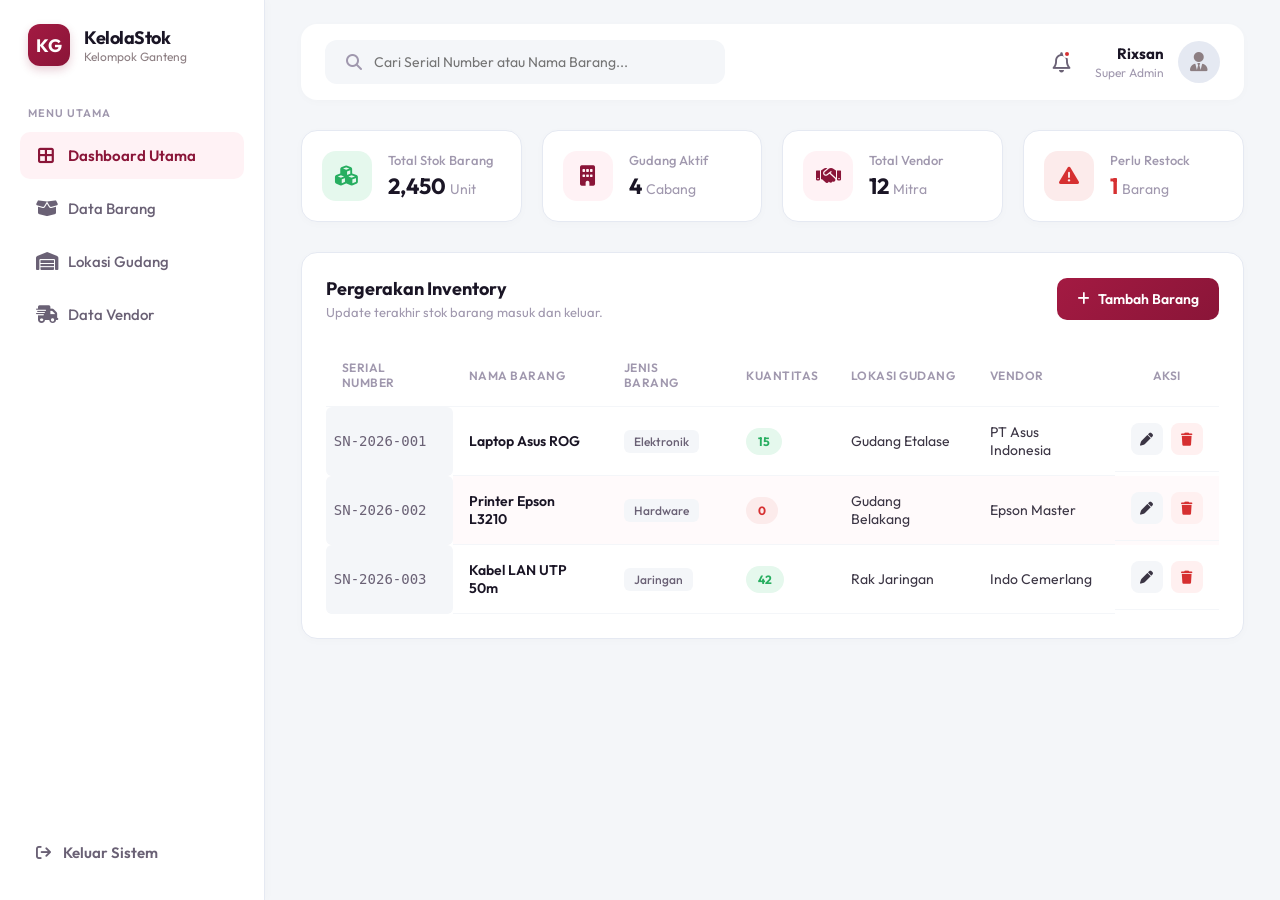
==== dashboard.html @ f7f2c5d7 "Menambahkan fitur show/hide password dan menambah design Dashboard" ====
<!DOCTYPE html>
<html lang="id">
<head>
    <meta charset="UTF-8">
    <meta name="viewport" content="width=device-width, initial-scale=1.0">
    <title>Dashboard Admin - Inventory Pro</title>
    <link href="https://fonts.googleapis.com/css2?family=Outfit:wght@300;400;500;600;700&display=swap" rel="stylesheet">
    <!-- FontAwesome CDN untuk Ikon Realistis -->
    <link rel="stylesheet" href="https://cdnjs.cloudflare.com/ajax/libs/font-awesome/6.4.0/css/all.min.css">
    <link rel="stylesheet" href="css/dashboard.css">
</head>
<body>
    <!-- Sidebar Premium -->
    <aside class="sidebar">
        <div class="sidebar-header">
            <div class="logo-box">KG</div>
            <div class="logo-text">
                <h2>KelolaStok</h2>
                <p>Kelompok Ganteng</p>
            </div>
        </div>
        
        <p class="menu-label">MENU UTAMA</p>
        <ul class="nav-links">
            <li class="active"><a href="#"><i class="fa-solid fa-border-all"></i> Dashboard Utama</a></li>
            <li><a href="#"><i class="fa-solid fa-box-open"></i> Data Barang</a></li>
            <li><a href="#"><i class="fa-solid fa-warehouse"></i> Lokasi Gudang</a></li>
            <li><a href="#"><i class="fa-solid fa-truck-fast"></i> Data Vendor</a></li>
        </ul>

        <div class="sidebar-footer">
            <a href="index.html" class="btn-logout"><i class="fa-solid fa-arrow-right-from-bracket"></i> Keluar Sistem</a>
        </div>
    </aside>

    <!-- Konten Utama (Kanan) -->
    <main class="main-content">
        <!-- Topbar Realistis dengan Profil -->
        <header class="topbar">
            <div class="search-box">
                <i class="fa-solid fa-magnifying-glass"></i>
                <input type="text" id="searchInput" placeholder="Cari Serial Number atau Nama Barang...">
            </div>
            
            <div class="topbar-right">
                <div class="notification">
                    <i class="fa-regular fa-bell"></i>
                    <span class="dot"></span>
                </div>
                <div class="profile-area">
                    <div class="profile-info">
                        <h4>Rixsan</h4>
                        <p>Super Admin</p>
                    </div>
                    <!-- Placeholder Foto Profil -->
                    <div class="profile-pic">
                        <i class="fa-solid fa-user-tie"></i>
                    </div>
                </div>
            </div>
        </header>

        <!-- Widget Statistik Data (Stat Cards) -->
        <div class="stats-grid">
            <div class="stat-card">
                <div class="stat-icon safe-bg"><i class="fa-solid fa-cubes"></i></div>
                <div class="stat-info">
                    <p>Total Stok Barang</p>
                    <h3>2,450 <span>Unit</span></h3>
                </div>
            </div>
            <div class="stat-card">
                <div class="stat-icon primary-bg"><i class="fa-solid fa-building"></i></div>
                <div class="stat-info">
                    <p>Gudang Aktif</p>
                    <h3>4 <span>Cabang</span></h3>
                </div>
            </div>
            <div class="stat-card">
                <div class="stat-icon primary-bg"><i class="fa-solid fa-handshake"></i></div>
                <div class="stat-info">
                    <p>Total Vendor</p>
                    <h3>12 <span>Mitra</span></h3>
                </div>
            </div>
            <div class="stat-card">
                <div class="stat-icon danger-bg"><i class="fa-solid fa-triangle-exclamation"></i></div>
                <div class="stat-info">
                    <p>Perlu Restock</p>
                    <h3 class="text-danger">1 <span>Barang</span></h3>
                </div>
            </div>
        </div>

        <!-- Area Tabel CRUD Premium -->
        <section class="table-section">
            <div class="table-header">
                <div>
                    <h3>Pergerakan Inventory</h3>
                    <p>Update terakhir stok barang masuk dan keluar.</p>
                </div>
                <button class="btn-add"><i class="fa-solid fa-plus"></i> Tambah Barang</button>
            </div>
            
            <div class="table-responsive">
                <table id="inventoryTable">
                    <thead>
                        <tr>
                            <th>Serial Number</th>
                            <th>Nama Barang</th>
                            <th>Jenis Barang</th>
                            <th>Kuantitas</th>
                            <th>Lokasi Gudang</th>
                            <th>Vendor</th>
                            <th class="text-center">Aksi</th>
                        </tr>
                    </thead>
                    <tbody>
                        <tr>
                            <td class="font-mono">SN-2026-001</td>
                            <td class="fw-600">Laptop Asus ROG</td>
                            <td><span class="tag">Elektronik</span></td>
                            <td class="stok-angka"><span class="badge safe">15</span></td>
                            <td>Gudang Etalase</td>
                            <td>PT Asus Indonesia</td>
                            <td class="action-cell">
                                <button class="btn-icon edit" title="Edit"><i class="fa-solid fa-pen"></i></button>
                                <button class="btn-icon delete" title="Hapus"><i class="fa-solid fa-trash"></i></button>
                            </td>
                        </tr>
                        <!-- Data Stok Habis -->
                        <tr>
                            <td class="font-mono">SN-2026-002</td>
                            <td class="fw-600">Printer Epson L3210</td>
                            <td><span class="tag">Hardware</span></td>
                            <td class="stok-angka"><span class="badge danger">0</span></td>
                            <td>Gudang Belakang</td>
                            <td>Epson Master</td>
                            <td class="action-cell">
                                <button class="btn-icon edit" title="Edit"><i class="fa-solid fa-pen"></i></button>
                                <button class="btn-icon delete" title="Hapus"><i class="fa-solid fa-trash"></i></button>
                            </td>
                        </tr>
                        <tr>
                            <td class="font-mono">SN-2026-003</td>
                            <td class="fw-600">Kabel LAN UTP 50m</td>
                            <td><span class="tag">Jaringan</span></td>
                            <td class="stok-angka"><span class="badge safe">42</span></td>
                            <td>Rak Jaringan</td>
                            <td>Indo Cemerlang</td>
                            <td class="action-cell">
                                <button class="btn-icon edit" title="Edit"><i class="fa-solid fa-pen"></i></button>
                                <button class="btn-icon delete" title="Hapus"><i class="fa-solid fa-trash"></i></button>
                            </td>
                        </tr>
                    </tbody>
                </table>
            </div>
        </section>
    </main>

    <script src="js/script.js"></script>
</body>
</html>
---- css/dashboard.css ----
* {
    margin: 0;
    padding: 0;
    box-sizing: border-box;
    font-family: 'Outfit', sans-serif;
}

body {
    display: flex;
    background-color: #f4f6f9; /* Abu-abu terang ala aplikasi modern */
    height: 100vh;
    overflow: hidden;
}

/* --- SIDEBAR --- */
.sidebar {
    width: 270px;
    background-color: #ffffff;
    border-right: 1px solid #e5e9f2;
    display: flex;
    flex-direction: column;
    padding: 24px 20px;
    z-index: 10;
    box-shadow: 2px 0 10px rgba(0, 0, 0, 0.02);
}

.sidebar-header {
    display: flex;
    align-items: center;
    gap: 14px;
    margin-bottom: 40px;
    padding-left: 8px;
}

.logo-box {
    width: 42px;
    height: 42px;
    background: linear-gradient(135deg, #a31a42, #8a1538);
    color: white;
    font-weight: 700;
    font-size: 18px;
    display: flex;
    justify-content: center;
    align-items: center;
    border-radius: 12px;
    box-shadow: 0 4px 10px rgba(138, 21, 56, 0.2);
}

.logo-text h2 {
    color: #1a1525;
    font-size: 18px;
    letter-spacing: -0.5px;
}

.logo-text p {
    color: #8c7e82;
    font-size: 12px;
}

.menu-label {
    font-size: 11px;
    color: #a098ae;
    font-weight: 600;
    letter-spacing: 1px;
    margin-bottom: 12px;
    padding-left: 8px;
}

.nav-links {
    list-style: none;
    flex-grow: 1;
}

.nav-links li {
    margin-bottom: 6px;
}

.nav-links a {
    text-decoration: none;
    color: #6a6175;
    display: flex;
    align-items: center;
    gap: 12px;
    padding: 14px 16px;
    border-radius: 10px;
    font-size: 15px;
    font-weight: 500;
    transition: all 0.3s ease;
}

.nav-links a i {
    font-size: 18px;
    width: 20px;
    text-align: center;
}

.nav-links li.active a, .nav-links a:hover {
    background-color: #fff2f5;
    color: #8a1538;
    font-weight: 600;
}

.sidebar-footer a {
    text-decoration: none;
    color: #6a6175;
    display: flex;
    align-items: center;
    gap: 12px;
    padding: 14px 16px;
    border-radius: 10px;
    font-size: 15px;
    font-weight: 600;
    transition: 0.3s;
}

.sidebar-footer a:hover {
    color: #d63031;
    background-color: #fff0f0;
}

/* --- MAIN CONTENT --- */
.main-content {
    flex-grow: 1;
    padding: 24px 36px;
    overflow-y: auto;
}

/* Topbar Header */
.topbar {
    display: flex;
    justify-content: space-between;
    align-items: center;
    margin-bottom: 30px;
    background: #ffffff;
    padding: 16px 24px;
    border-radius: 16px;
    box-shadow: 0 2px 10px rgba(0, 0, 0, 0.02);
}

.search-box {
    display: flex;
    align-items: center;
    background-color: #f4f6f9;
    border-radius: 12px;
    padding: 12px 20px;
    width: 400px;
    border: 1px solid transparent;
    transition: 0.3s;
}

.search-box:focus-within {
    border-color: #8a1538;
    background-color: #ffffff;
    box-shadow: 0 4px 12px rgba(138, 21, 56, 0.08);
}

.search-box i {
    color: #a098ae;
    margin-right: 12px;
}

.search-box input {
    background: transparent;
    border: none;
    outline: none;
    width: 100%;
    font-size: 14px;
    color: #1a1525;
}

.topbar-right {
    display: flex;
    align-items: center;
    gap: 24px;
}

.notification {
    position: relative;
    font-size: 20px;
    color: #6a6175;
    cursor: pointer;
}

.notification .dot {
    position: absolute;
    top: 0;
    right: 0;
    width: 8px;
    height: 8px;
    background-color: #d63031;
    border-radius: 50%;
    border: 2px solid #fff;
}

.profile-area {
    display: flex;
    align-items: center;
    gap: 14px;
    cursor: pointer;
}

.profile-info {
    text-align: right;
}

.profile-info h4 {
    color: #1a1525;
    font-size: 15px;
    margin-bottom: 2px;
}

.profile-info p {
    color: #a098ae;
    font-size: 12px;
}

.profile-pic {
    width: 42px;
    height: 42px;
    background-color: #e5e9f2;
    border-radius: 50%;
    display: flex;
    justify-content: center;
    align-items: center;
    color: #8c7e82;
    font-size: 20px;
}

/* --- STATS GRID --- */
.stats-grid {
    display: grid;
    grid-template-columns: repeat(4, 1fr);
    gap: 20px;
    margin-bottom: 30px;
}

.stat-card {
    background: #ffffff;
    padding: 20px;
    border-radius: 16px;
    display: flex;
    align-items: center;
    gap: 16px;
    box-shadow: 0 2px 10px rgba(0, 0, 0, 0.02);
    border: 1px solid #e5e9f2;
}

.stat-icon {
    width: 50px;
    height: 50px;
    border-radius: 14px;
    display: flex;
    justify-content: center;
    align-items: center;
    font-size: 20px;
}

.primary-bg { background: #fff2f5; color: #8a1538; }
.safe-bg { background: #e5f8ed; color: #27ae60; }
.danger-bg { background: #fcebeb; color: #d63031; }

.stat-info p {
    color: #a098ae;
    font-size: 13px;
    font-weight: 500;
    margin-bottom: 4px;
}

.stat-info h3 {
    color: #1a1525;
    font-size: 22px;
}

.stat-info span {
    font-size: 14px;
    color: #a098ae;
    font-weight: 400;
}
.text-danger { color: #d63031 !important; }

/* --- TABLE SECTION --- */
.table-section {
    background: #ffffff;
    border-radius: 16px;
    padding: 24px;
    box-shadow: 0 2px 10px rgba(0, 0, 0, 0.02);
    border: 1px solid #e5e9f2;
}

.table-header {
    display: flex;
    justify-content: space-between;
    align-items: center;
    margin-bottom: 24px;
}

.table-header h3 {
    color: #1a1525;
    font-size: 18px;
    margin-bottom: 4px;
}

.table-header p {
    color: #a098ae;
    font-size: 13px;
}

.btn-add {
    background: linear-gradient(135deg, #a31a42, #8a1538);
    color: white;
    border: none;
    padding: 12px 20px;
    border-radius: 10px;
    cursor: pointer;
    font-weight: 600;
    font-size: 14px;
    display: flex;
    align-items: center;
    gap: 8px;
    transition: 0.3s;
}

.btn-add:hover {
    transform: translateY(-2px);
    box-shadow: 0 6px 15px rgba(138, 21, 56, 0.2);
}

table {
    width: 100%;
    border-collapse: separate;
    border-spacing: 0;
}

th, td {
    padding: 16px;
    text-align: left;
    border-bottom: 1px solid #f4f6f9;
}

th {
    color: #a098ae;
    font-size: 12px;
    text-transform: uppercase;
    font-weight: 600;
    letter-spacing: 0.5px;
}

td {
    color: #3b3544;
    font-size: 14px;
}

.font-mono {
    font-family: monospace;
    color: #6a6175;
    background: #f4f6f9;
    padding: 4px 8px;
    border-radius: 6px;
}

.fw-600 { font-weight: 600; color: #1a1525; }

/* Kategori Tag */
.tag {
    background: #f4f6f9;
    color: #6a6175;
    padding: 4px 10px;
    border-radius: 6px;
    font-size: 12px;
    font-weight: 500;
}

.badge {
    padding: 6px 12px;
    border-radius: 20px;
    font-size: 12px;
    font-weight: 700;
}

.badge.safe { background-color: #e5f8ed; color: #27ae60; }
.badge.danger { background-color: #fcebeb; color: #d63031; }

/* Action Buttons (Edit/Delete) */
.action-cell {
    display: flex;
    gap: 8px;
    justify-content: center;
}

.btn-icon {
    width: 32px;
    height: 32px;
    border: none;
    border-radius: 8px;
    cursor: pointer;
    display: flex;
    justify-content: center;
    align-items: center;
    transition: 0.3s;
    font-size: 13px;
}
.btn-icon.edit {
    background-color: #f4f6f9;
    color: #3b3544;
}
.btn-icon.edit:hover {
    background-color: #e5e9f2;
    color: #1a1525;
}
.btn-icon.delete {
    background-color: #fff0f0;
    color: #d63031;
}

.btn-icon.delete:hover {
    background-color: #fcebeb;
}
.text-center { text-align: center; }
.row-danger { background-color: #fffafb !important; }
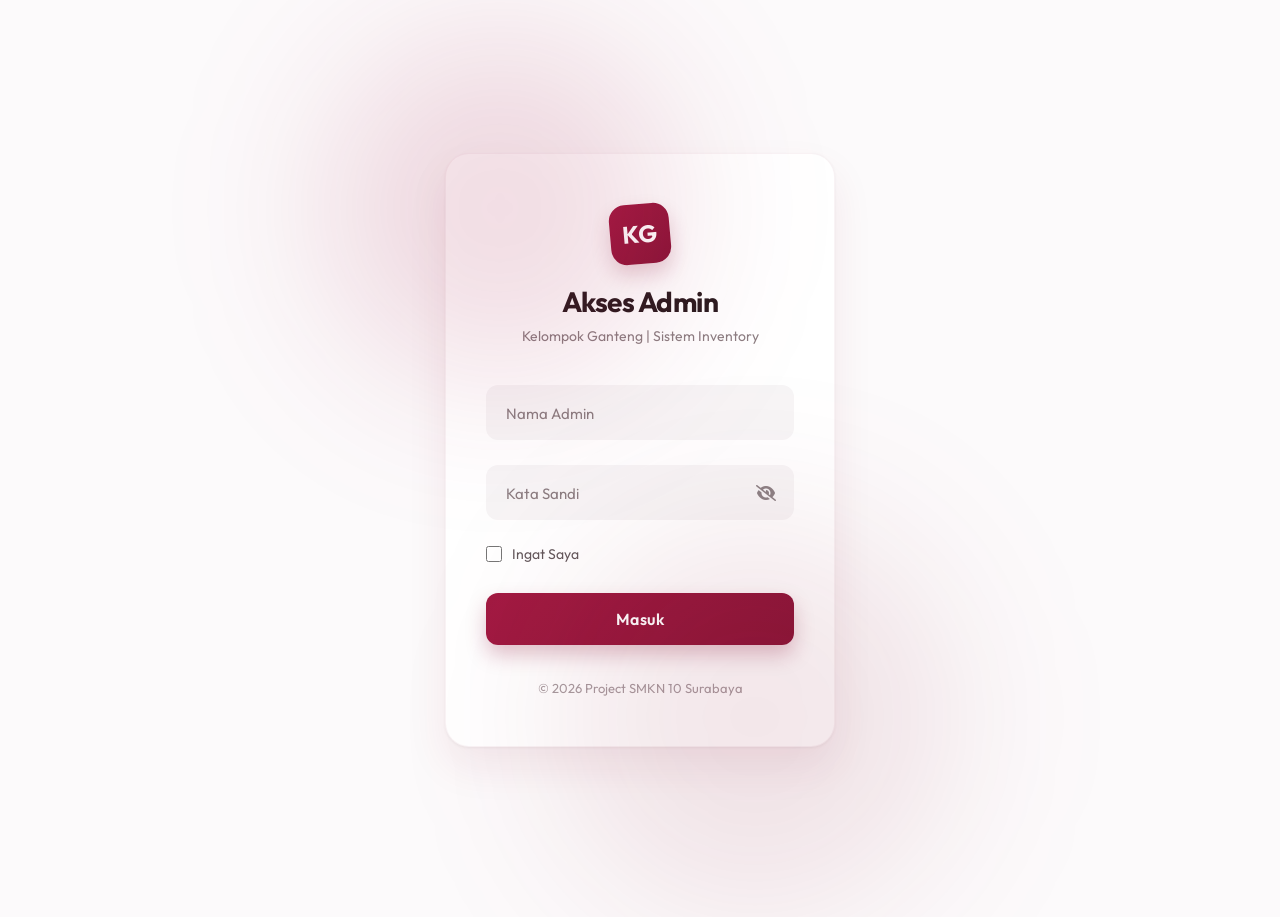
==== commit 08d3deba: "memperbaiki design dashboard" ====
--- a/dashboard.html
+++ b/dashboard.html
@@ -5,12 +5,10 @@
     <meta name="viewport" content="width=device-width, initial-scale=1.0">
     <title>Dashboard Admin - Inventory Pro</title>
     <link href="https://fonts.googleapis.com/css2?family=Outfit:wght@300;400;500;600;700&display=swap" rel="stylesheet">
-    <!-- FontAwesome CDN untuk Ikon Realistis -->
     <link rel="stylesheet" href="https://cdnjs.cloudflare.com/ajax/libs/font-awesome/6.4.0/css/all.min.css">
     <link rel="stylesheet" href="css/dashboard.css">
 </head>
 <body>
-    <!-- Sidebar Premium -->
     <aside class="sidebar">
         <div class="sidebar-header">
             <div class="logo-box">KG</div>
@@ -33,9 +31,7 @@
         </div>
     </aside>
 
-    <!-- Konten Utama (Kanan) -->
     <main class="main-content">
-        <!-- Topbar Realistis dengan Profil -->
         <header class="topbar">
             <div class="search-box">
                 <i class="fa-solid fa-magnifying-glass"></i>
@@ -49,10 +45,9 @@
                 </div>
                 <div class="profile-area">
                     <div class="profile-info">
-                        <h4>Rixsan</h4>
+                        <h4>Admin</h4>
                         <p>Super Admin</p>
                     </div>
-                    <!-- Placeholder Foto Profil -->
                     <div class="profile-pic">
                         <i class="fa-solid fa-user-tie"></i>
                     </div>
@@ -60,45 +55,45 @@
             </div>
         </header>
 
-        <!-- Widget Statistik Data (Stat Cards) -->
+        <!-- SEMUA STATISTIK DI-NOL-KAN UNTUK PHP -->
         <div class="stats-grid">
             <div class="stat-card">
                 <div class="stat-icon safe-bg"><i class="fa-solid fa-cubes"></i></div>
                 <div class="stat-info">
                     <p>Total Stok Barang</p>
-                    <h3>2,450 <span>Unit</span></h3>
+                    <h3>0 <span>Unit</span></h3>
                 </div>
             </div>
             <div class="stat-card">
                 <div class="stat-icon primary-bg"><i class="fa-solid fa-building"></i></div>
                 <div class="stat-info">
                     <p>Gudang Aktif</p>
-                    <h3>4 <span>Cabang</span></h3>
+                    <h3>0 <span>Cabang</span></h3>
                 </div>
             </div>
             <div class="stat-card">
                 <div class="stat-icon primary-bg"><i class="fa-solid fa-handshake"></i></div>
                 <div class="stat-info">
                     <p>Total Vendor</p>
-                    <h3>12 <span>Mitra</span></h3>
+                    <h3>0 <span>Mitra</span></h3>
                 </div>
             </div>
             <div class="stat-card">
                 <div class="stat-icon danger-bg"><i class="fa-solid fa-triangle-exclamation"></i></div>
                 <div class="stat-info">
                     <p>Perlu Restock</p>
-                    <h3 class="text-danger">1 <span>Barang</span></h3>
+                    <h3 class="text-danger">0 <span>Barang</span></h3>
                 </div>
             </div>
         </div>
 
-        <!-- Area Tabel CRUD Premium -->
         <section class="table-section">
             <div class="table-header">
                 <div>
                     <h3>Pergerakan Inventory</h3>
                     <p>Update terakhir stok barang masuk dan keluar.</p>
                 </div>
+                <!-- Tombol Tambah (Nanti diarahkan ke form PHP) -->
                 <button class="btn-add"><i class="fa-solid fa-plus"></i> Tambah Barang</button>
             </div>
             
@@ -116,49 +111,69 @@
                         </tr>
                     </thead>
                     <tbody>
+                        <!-- TEMPAT PHP MENCETAK DATA -->
+                        <!-- CONTOH FORMAT BARIS BUAT TEMEN LU: 
                         <tr>
-                            <td class="font-mono">SN-2026-001</td>
-                            <td class="fw-600">Laptop Asus ROG</td>
-                            <td><span class="tag">Elektronik</span></td>
-                            <td class="stok-angka"><span class="badge safe">15</span></td>
-                            <td>Gudang Etalase</td>
-                            <td>PT Asus Indonesia</td>
+                            <td class="font-mono">SN-001</td>
+                            <td class="fw-600">Barang A</td>
+                            <td><span class="tag">Jenis</span></td>
+                            <td class="stok-angka"><span class="badge safe">10</span></td>
+                            <td>Gudang A</td>
+                            <td>Vendor A</td>
                             <td class="action-cell">
-                                <button class="btn-icon edit" title="Edit"><i class="fa-solid fa-pen"></i></button>
-                                <button class="btn-icon delete" title="Hapus"><i class="fa-solid fa-trash"></i></button>
+                                <a href="edit.php?id=..." class="btn-icon edit"><i class="fa-solid fa-pen"></i></a>
+                                <a href="hapus.php?id=..." class="btn-icon delete"><i class="fa-solid fa-trash"></i></a>
                             </td>
-                        </tr>
-                        <!-- Data Stok Habis -->
-                        <tr>
-                            <td class="font-mono">SN-2026-002</td>
-                            <td class="fw-600">Printer Epson L3210</td>
-                            <td><span class="tag">Hardware</span></td>
-                            <td class="stok-angka"><span class="badge danger">0</span></td>
-                            <td>Gudang Belakang</td>
-                            <td>Epson Master</td>
-                            <td class="action-cell">
-                                <button class="btn-icon edit" title="Edit"><i class="fa-solid fa-pen"></i></button>
-                                <button class="btn-icon delete" title="Hapus"><i class="fa-solid fa-trash"></i></button>
-                            </td>
-                        </tr>
-                        <tr>
-                            <td class="font-mono">SN-2026-003</td>
-                            <td class="fw-600">Kabel LAN UTP 50m</td>
-                            <td><span class="tag">Jaringan</span></td>
-                            <td class="stok-angka"><span class="badge safe">42</span></td>
-                            <td>Rak Jaringan</td>
-                            <td>Indo Cemerlang</td>
-                            <td class="action-cell">
-                                <button class="btn-icon edit" title="Edit"><i class="fa-solid fa-pen"></i></button>
-                                <button class="btn-icon delete" title="Hapus"><i class="fa-solid fa-trash"></i></button>
-                            </td>
-                        </tr>
+                        </tr> 
+                        -->
                     </tbody>
                 </table>
             </div>
         </section>
     </main>
-
+    <!-- MODAL POP-UP TAMBAH BARANG (Tersembunyi secara default) -->
+        <div id="modalTambah" class="modal-overlay">
+            <div class="modal-box">
+                <div class="modal-header">
+                    <h3>Tambah Barang Baru</h3>
+                    <button class="btn-close" id="btnCloseModal"><i class="fa-solid fa-xmark"></i></button>
+                </div>
+                
+                <!-- Form ini nanti gampang diintegrasikan sama temen lu pakai PHP -->
+                <form action="#" method="POST">
+                    <div class="input-group">
+                        <label>Serial Number</label>
+                        <input type="text" name="serial_number" required placeholder="Contoh: SN-001">
+                    </div>
+                    <div class="input-group">
+                        <label>Nama Barang</label>
+                        <input type="text" name="nama_barang" required placeholder="Masukkan nama barang">
+                    </div>
+                    <div class="input-group">
+                        <label>Jenis Barang</label>
+                        <input type="text" name="jenis_barang" required placeholder="Elektronik, Hardware, dll">
+                    </div>
+                    <div class="input-group">
+                        <label>Kuantitas / Stok</label>
+                        <input type="number" name="stok" min="0" required placeholder="0">
+                    </div>
+                    <div class="input-group">
+                        <label>Lokasi Gudang</label>
+                        <input type="text" name="lokasi" required placeholder="Nama gudang">
+                    </div>
+                    <div class="input-group">
+                        <label>Vendor</label>
+                        <input type="text" name="vendor" required placeholder="Nama vendor">
+                    </div>
+                    
+                    <div class="modal-footer">
+                        <button type="button" class="btn-cancel" id="btnCancelModal">Batal</button>
+                        <!-- Tombol ini otomatis jadi pemicu submit ke PHP -->
+                        <button type="submit" class="btn-save">Simpan ke Database</button>
+                    </div>
+                </form>
+            </div>
+        </div>
     <script src="js/script.js"></script>
 </body>
 </html>
--- a/css/dashboard.css
+++ b/css/dashboard.css
@@ -416,4 +416,137 @@
     background-color: #fcebeb;
 }
 .text-center { text-align: center; }
-.row-danger { background-color: #fffafb !important; }+.row-danger { background-color: #fffafb !important; }
+/* --- MODAL POP-UP TAMBAH BARANG --- */
+.modal-overlay {
+    position: fixed;
+    top: 0;
+    left: 0;
+    width: 100%;
+    height: 100%;
+    background: rgba(26, 21, 37, 0.4); /* Gelap transparan */
+    backdrop-filter: blur(4px); /* Efek blur estetik di background */
+    display: none; /* Tersembunyi dari awal */
+    justify-content: center;
+    align-items: center;
+    z-index: 9999;
+    opacity: 0;
+    transition: opacity 0.3s ease;
+}
+
+/* Class trigger dari JS buat munculin modal */
+.modal-overlay.show {
+    display: flex;
+    opacity: 1;
+}
+
+.modal-box {
+    background: #ffffff;
+    width: 450px;
+    max-width: 90%;
+    border-radius: 16px;
+    padding: 24px;
+    box-shadow: 0 10px 30px rgba(0, 0, 0, 0.15);
+    transform: translateY(-20px);
+    transition: transform 0.3s ease;
+}
+
+.modal-overlay.show .modal-box {
+    transform: translateY(0);
+}
+
+.modal-header {
+    display: flex;
+    justify-content: space-between;
+    align-items: center;
+    margin-bottom: 20px;
+    border-bottom: 1px solid #e5e9f2;
+    padding-bottom: 12px;
+}
+
+.modal-header h3 {
+    color: #1a1525;
+    font-size: 18px;
+}
+
+.btn-close {
+    background: none;
+    border: none;
+    font-size: 18px;
+    color: #a098ae;
+    cursor: pointer;
+    transition: 0.2s;
+}
+
+.btn-close:hover {
+    color: #d63031;
+}
+
+.input-group {
+    margin-bottom: 14px;
+}
+
+.input-group label {
+    display: block;
+    font-size: 13px;
+    color: #6a6175;
+    margin-bottom: 6px;
+    font-weight: 500;
+}
+
+.input-group input {
+    width: 100%;
+    padding: 10px 14px;
+    border: 1px solid #e5e9f2;
+    border-radius: 8px;
+    font-size: 14px;
+    color: #1a1525;
+    outline: none;
+    transition: 0.3s;
+}
+
+.input-group input:focus {
+    border-color: #8a1538;
+    box-shadow: 0 0 0 3px rgba(138, 21, 56, 0.1);
+}
+
+.modal-footer {
+    display: flex;
+    justify-content: flex-end;
+    gap: 12px;
+    margin-top: 24px;
+    padding-top: 16px;
+    border-top: 1px solid #e5e9f2;
+}
+
+.btn-cancel {
+    padding: 10px 18px;
+    background: #f4f6f9;
+    color: #6a6175;
+    border: none;
+    border-radius: 8px;
+    cursor: pointer;
+    font-weight: 600;
+    transition: 0.2s;
+}
+
+.btn-cancel:hover {
+    background: #e5e9f2;
+    color: #1a1525;
+}
+
+.btn-save {
+    padding: 10px 18px;
+    background: linear-gradient(135deg, #a31a42, #8a1538);
+    color: white;
+    border: none;
+    border-radius: 8px;
+    cursor: pointer;
+    font-weight: 600;
+    transition: 0.2s;
+}
+
+.btn-save:hover {
+    transform: translateY(-2px);
+    box-shadow: 0 4px 10px rgba(138, 21, 56, 0.2);
+}
